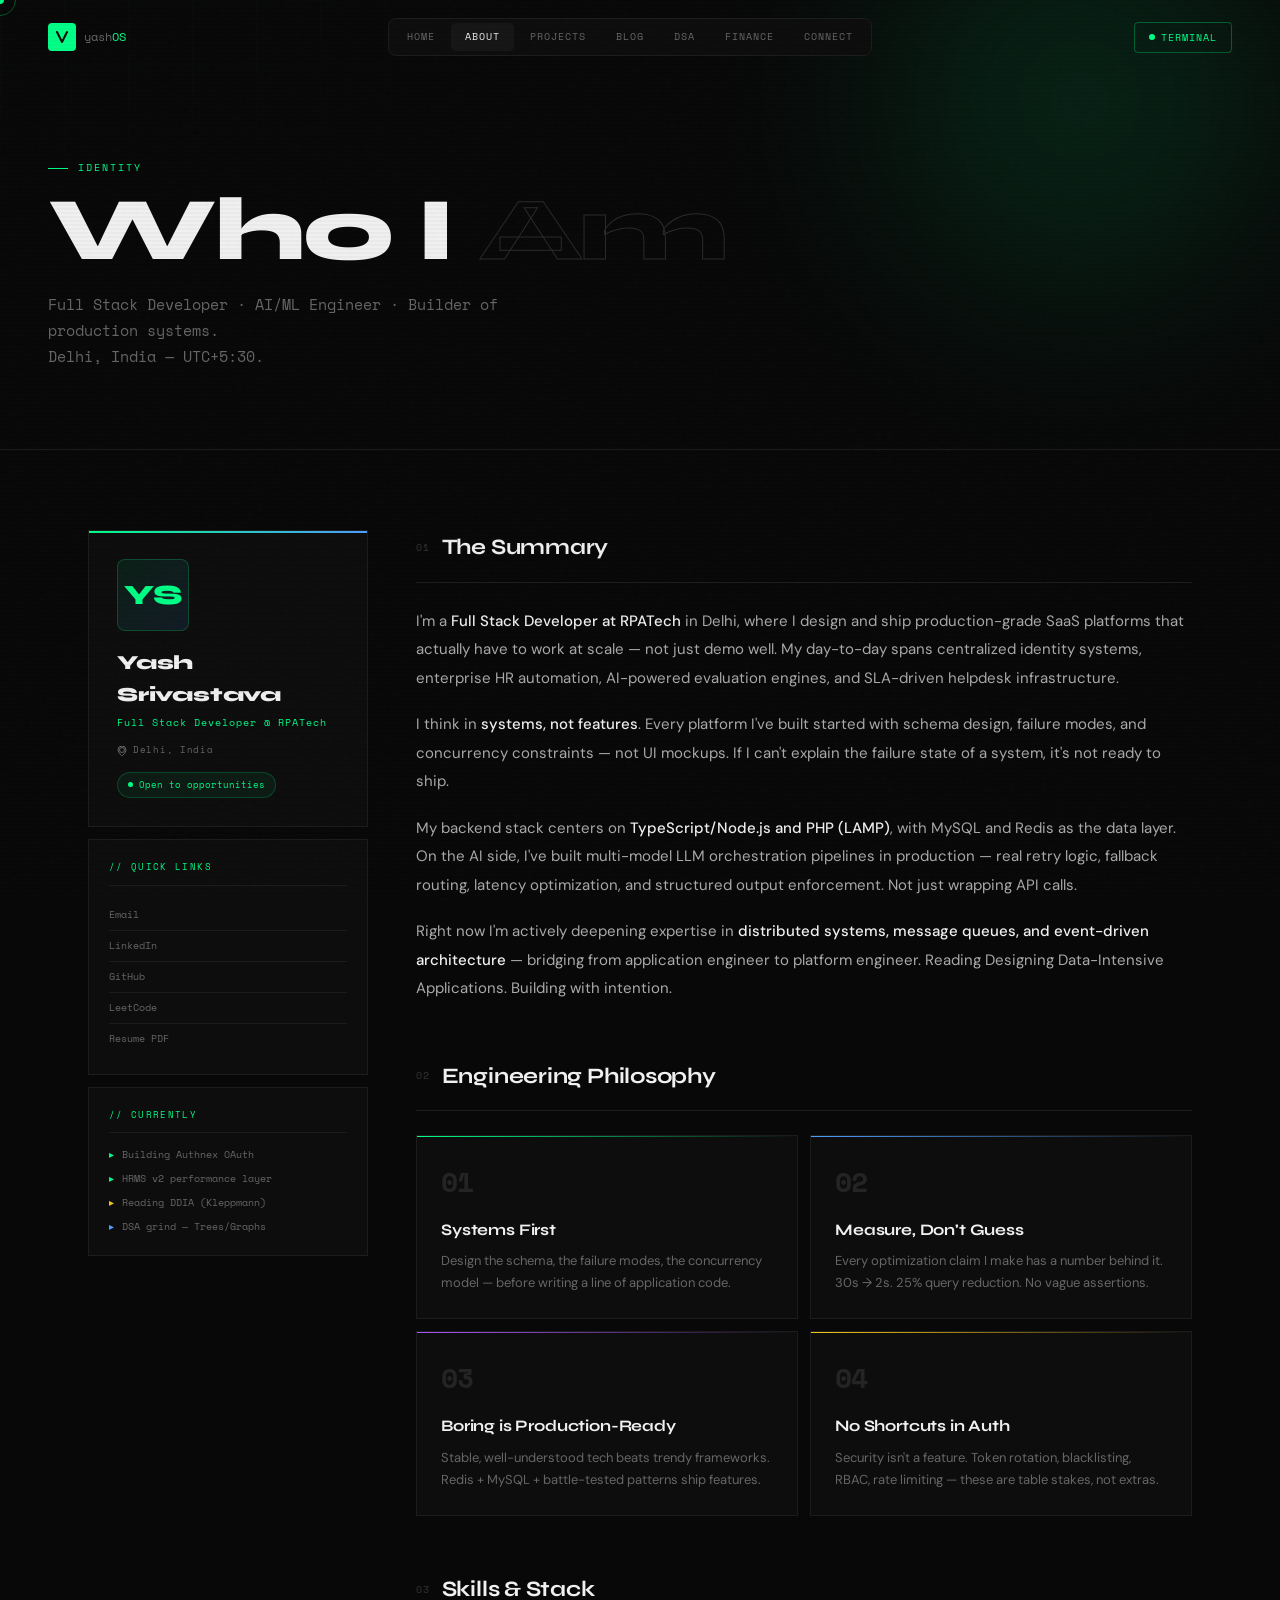
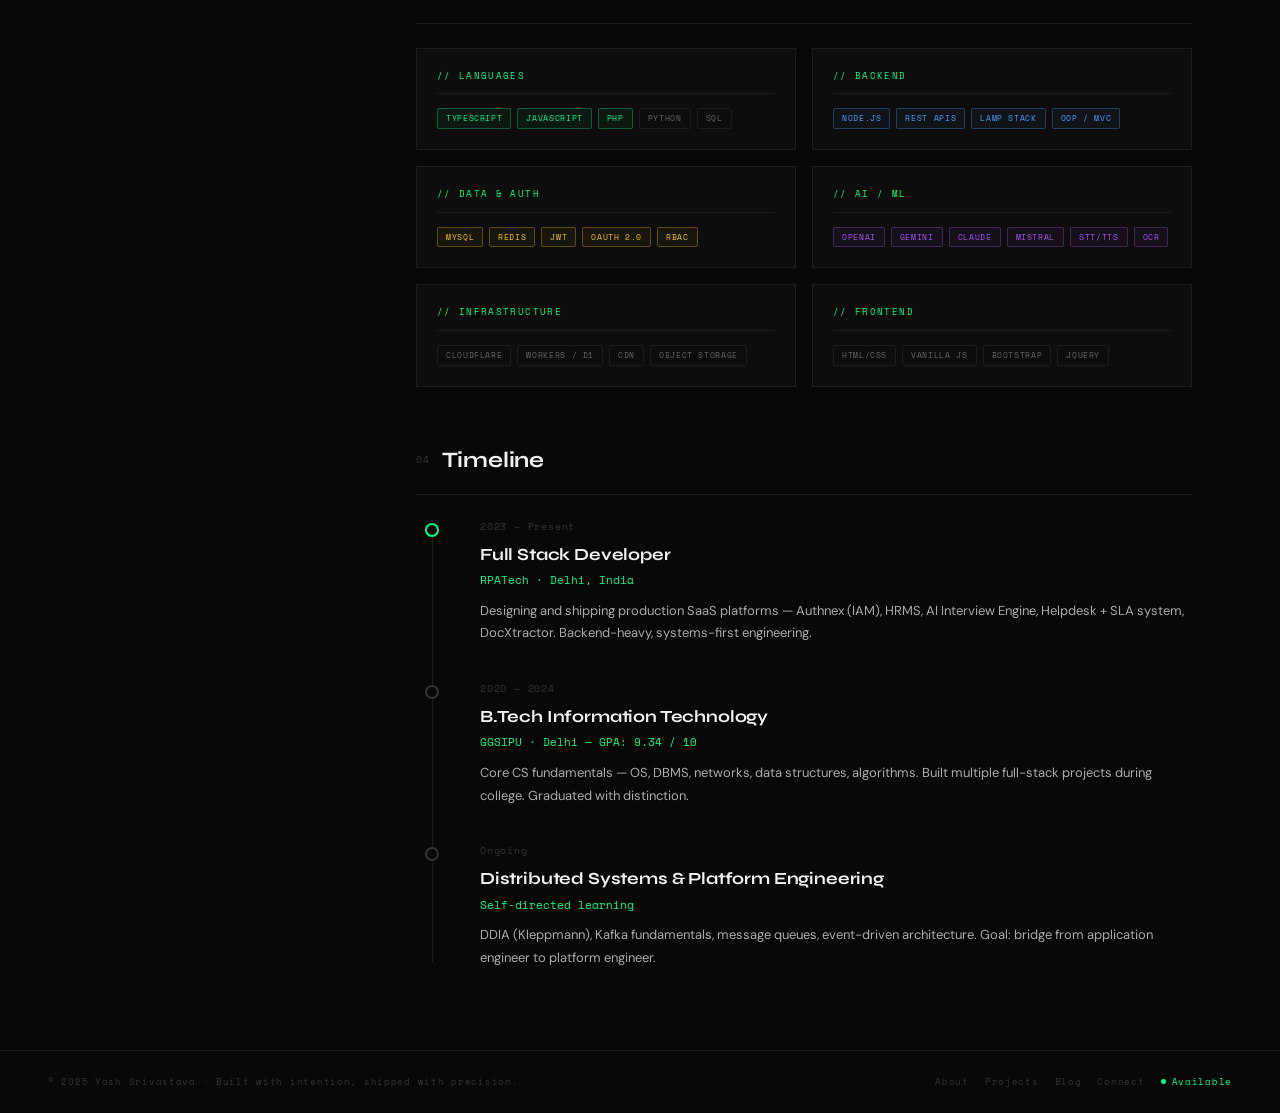
==== pages/about.html @ eb470566 "yashos" ====
<!DOCTYPE html>
<html lang="en">

<head>
  <meta charset="UTF-8" />
  <meta name="viewport" content="width=device-width, initial-scale=1.0" />
  <title>About — Yash Srivastava</title>
  <meta name="description" content="Full Stack Developer & AI/ML Engineer. Backend-heavy, systems-first." />
  <link rel="stylesheet" href="/assets/css/shared.css" />
  <style>
    /* ── ABOUT-SPECIFIC ── */
    .about-layout {
      display: grid;
      grid-template-columns: 280px 1fr;
      gap: 48px;
      align-items: start;
    }

    .about-sidebar {
      position: sticky;
      top: 100px;
      display: flex;
      flex-direction: column;
      gap: 12px;
    }

    .profile-card {
      background: var(--bg2);
      border: 1px solid var(--border);
      padding: 28px;
      position: relative;
      overflow: hidden;
    }

    .profile-card::before {
      content: '';
      position: absolute;
      top: 0;
      left: 0;
      right: 0;
      height: 2px;
      background: linear-gradient(90deg, var(--green), var(--blue));
    }

    .profile-avatar {
      width: 72px;
      height: 72px;
      background: linear-gradient(135deg, var(--green-dim), rgba(77, 158, 255, .1));
      border: 1px solid rgba(0, 255, 136, .2);
      border-radius: 8px;
      display: flex;
      align-items: center;
      justify-content: center;
      font-family: var(--display);
      font-weight: 800;
      font-size: 28px;
      color: var(--green);
      margin-bottom: 16px;
    }

    .profile-name {
      font-family: var(--display);
      font-weight: 800;
      font-size: 20px;
      letter-spacing: -.01em;
    }

    .profile-role {
      font-family: var(--mono);
      font-size: 10px;
      color: var(--green);
      letter-spacing: .1em;
      margin-top: 4px;
    }

    .profile-location {
      font-family: var(--mono);
      font-size: 9px;
      color: var(--gray2);
      letter-spacing: .08em;
      margin-top: 12px;
      display: flex;
      align-items: center;
      gap: 6px;
    }

    .status-badge {
      display: inline-flex;
      align-items: center;
      gap: 6px;
      font-family: var(--mono);
      font-size: 9px;
      color: var(--green);
      background: rgba(0, 255, 136, .06);
      border: 1px solid rgba(0, 255, 136, .2);
      padding: 5px 10px;
      border-radius: 100px;
      margin-top: 14px;
    }

    .status-badge-dot {
      width: 5px;
      height: 5px;
      border-radius: 50%;
      background: var(--green);
      animation: pulse-dot 2s ease-in-out infinite;
    }

    .sidebar-block {
      background: var(--bg2);
      border: 1px solid var(--border);
      padding: 20px;
    }

    .sidebar-block-title {
      font-family: var(--mono);
      font-size: 9px;
      color: var(--green);
      letter-spacing: .15em;
      text-transform: uppercase;
      margin-bottom: 14px;
      padding-bottom: 10px;
      border-bottom: 1px solid var(--border);
    }

    .sidebar-link {
      display: flex;
      align-items: center;
      justify-content: space-between;
      font-family: var(--mono);
      font-size: 10px;
      color: var(--gray2);
      text-decoration: none;
      padding: 7px 0;
      border-bottom: 1px solid var(--border);
      transition: color .2s;
    }

    .sidebar-link:last-child {
      border-bottom: none;
    }

    .sidebar-link:hover {
      color: var(--green);
    }

    .sidebar-link-arrow {
      color: var(--green);
      opacity: 0;
      transition: opacity .2s, transform .2s;
    }

    .sidebar-link:hover .sidebar-link-arrow {
      opacity: 1;
      transform: translateX(3px);
    }

    /* ── CONTENT ── */
    .about-content {
      display: flex;
      flex-direction: column;
      gap: 56px;
    }

    .content-block {}

    .content-block-header {
      display: flex;
      align-items: center;
      gap: 12px;
      margin-bottom: 24px;
      padding-bottom: 16px;
      border-bottom: 1px solid var(--border);
    }

    .content-block-num {
      font-family: var(--mono);
      font-size: 10px;
      color: var(--gray3);
      letter-spacing: .08em;
    }

    .content-block-title {
      font-family: var(--display);
      font-size: 22px;
      font-weight: 700;
      letter-spacing: -.01em;
    }

    .prose {
      font-size: 15px;
      line-height: 1.9;
      color: var(--gray1);
    }

    .prose p+p {
      margin-top: 18px;
    }

    .prose strong {
      color: var(--white);
      font-weight: 500;
    }

    .prose a {
      color: var(--green);
      text-decoration: none;
      border-bottom: 1px solid rgba(0, 255, 136, .3);
      transition: border-color .2s;
    }

    .prose a:hover {
      border-color: var(--green);
    }

    /* ── TIMELINE ── */
    .timeline {
      position: relative;
      display: flex;
      flex-direction: column;
      gap: 0;
    }

    .timeline::before {
      content: '';
      position: absolute;
      left: 16px;
      top: 8px;
      bottom: 8px;
      width: 1px;
      background: var(--border);
    }

    .timeline-item {
      display: grid;
      grid-template-columns: 44px 1fr;
      gap: 20px;
      padding-bottom: 36px;
    }

    .timeline-item:last-child {
      padding-bottom: 0;
    }

    .timeline-dot {
      width: 14px;
      height: 14px;
      border-radius: 50%;
      border: 2px solid var(--green);
      background: var(--bg);
      margin-top: 4px;
      position: relative;
      z-index: 1;
      flex-shrink: 0;
      margin-left: 9px;
    }

    .timeline-dot.dim {
      border-color: var(--gray3);
    }

    .timeline-date {
      font-family: var(--mono);
      font-size: 10px;
      color: var(--gray3);
      letter-spacing: .08em;
      margin-bottom: 6px;
    }

    .timeline-title {
      font-family: var(--display);
      font-size: 17px;
      font-weight: 700;
      letter-spacing: -.01em;
      margin-bottom: 4px;
    }

    .timeline-sub {
      font-family: var(--mono);
      font-size: 11px;
      color: var(--green);
      margin-bottom: 10px;
    }

    .timeline-desc {
      font-size: 13px;
      color: var(--gray1);
      line-height: 1.75;
    }

    /* ── SKILLS GRID ── */
    .skills-grid {
      display: grid;
      grid-template-columns: 1fr 1fr;
      gap: 16px;
    }

    .skill-category {
      background: var(--bg2);
      border: 1px solid var(--border);
      padding: 20px;
    }

    .skill-category-title {
      font-family: var(--mono);
      font-size: 9px;
      color: var(--green);
      letter-spacing: .15em;
      text-transform: uppercase;
      margin-bottom: 14px;
      padding-bottom: 10px;
      border-bottom: 1px solid var(--border);
    }

    .skill-list {
      display: flex;
      flex-wrap: wrap;
      gap: 6px;
    }

    /* ── PHILOSOPHY CARDS ── */
    .philosophy-grid {
      display: grid;
      grid-template-columns: 1fr 1fr;
      gap: 12px;
    }

    .philosophy-card {
      background: var(--bg2);
      border: 1px solid var(--border);
      padding: 24px;
      position: relative;
      overflow: hidden;
    }

    .philosophy-card::before {
      content: '';
      position: absolute;
      top: 0;
      left: 0;
      right: 0;
      height: 1px;
      background: linear-gradient(90deg, var(--card-accent, var(--green)), transparent);
    }

    .philosophy-num {
      font-family: var(--mono);
      font-size: 28px;
      font-weight: 700;
      color: var(--border2);
      letter-spacing: -.02em;
      margin-bottom: 12px;
    }

    .philosophy-title {
      font-family: var(--display);
      font-size: 16px;
      font-weight: 700;
      margin-bottom: 8px;
      letter-spacing: -.01em;
    }

    .philosophy-desc {
      font-size: 13px;
      color: var(--gray2);
      line-height: 1.7;
    }

    /* ── RESPONSIVE ── */
    @media (max-width: 900px) {
      .about-layout {
        grid-template-columns: 1fr;
      }

      .about-sidebar {
        position: static;
      }

      .skills-grid {
        grid-template-columns: 1fr;
      }

      .philosophy-grid {
        grid-template-columns: 1fr;
      }
    }
  </style>
</head>

<body>

  <section class="page-hero">
    <div class="page-hero-grid"></div>
    <div class="page-hero-orb" style="width:400px;height:400px;background:var(--green);top:-100px;right:0;"></div>
    <div style="max-width:1200px;margin:0 auto;position:relative;z-index:1;">
      <div class="eyebrow reveal">Identity</div>
      <h1 class="page-title reveal reveal-d1">Who I <span class="ghost">Am</span></h1>
      <p class="page-subtitle reveal reveal-d2">
        Full Stack Developer · AI/ML Engineer · Builder of production systems.<br>
        Delhi, India — UTC+5:30.
      </p>
    </div>
  </section>

  <div class="section">
    <div class="about-layout">

      <!-- SIDEBAR -->
      <div class="about-sidebar">
        <div class="profile-card reveal">
          <div class="profile-avatar">YS</div>
          <div class="profile-name">Yash Srivastava</div>
          <div class="profile-role">Full Stack Developer @ RPATech</div>
          <div class="profile-location">
            <svg width="10" height="10" viewBox="0 0 10 10" fill="none">
              <circle cx="5" cy="4" r="2.5" stroke="currentColor" stroke-width="1" />
              <path d="M5 10C5 10 9 6.5 9 4a4 4 0 0 0-8 0c0 2.5 4 6 4 6z" stroke="currentColor" stroke-width="1"
                fill="none" />
            </svg>
            Delhi, India
          </div>
          <div class="status-badge">
            <div class="status-badge-dot"></div>
            Open to opportunities
          </div>
        </div>

        <div class="sidebar-block reveal reveal-d1">
          <div class="sidebar-block-title">// Quick Links</div>
          <a class="sidebar-link" href="mailto:srivastavayash017@gmail.com">
            Email <span class="sidebar-link-arrow">→</span>
          </a>
          <a class="sidebar-link" href="https://linkedin.com/in/yash-srivastava-8b0253176" target="_blank">
            LinkedIn <span class="sidebar-link-arrow">→</span>
          </a>
          <a class="sidebar-link" href="https://github.com/srivastavayash" target="_blank">
            GitHub <span class="sidebar-link-arrow">→</span>
          </a>
          <a class="sidebar-link" href="https://leetcode.com/SrivastavaYash017" target="_blank">
            LeetCode <span class="sidebar-link-arrow">→</span>
          </a>
          <a class="sidebar-link" href="/resume.pdf" target="_blank">
            Resume PDF <span class="sidebar-link-arrow">→</span>
          </a>
        </div>

        <div class="sidebar-block reveal reveal-d2">
          <div class="sidebar-block-title">// Currently</div>
          <div style="display:flex;flex-direction:column;gap:8px;">
            <div
              style="font-family:var(--mono);font-size:10px;color:var(--gray2);display:flex;align-items:center;gap:8px;">
              <span style="color:var(--green)">▸</span> Building Authnex OAuth
            </div>
            <div
              style="font-family:var(--mono);font-size:10px;color:var(--gray2);display:flex;align-items:center;gap:8px;">
              <span style="color:var(--green)">▸</span> HRMS v2 performance layer
            </div>
            <div
              style="font-family:var(--mono);font-size:10px;color:var(--gray2);display:flex;align-items:center;gap:8px;">
              <span style="color:var(--yellow)">▸</span> Reading DDIA (Kleppmann)
            </div>
            <div
              style="font-family:var(--mono);font-size:10px;color:var(--gray2);display:flex;align-items:center;gap:8px;">
              <span style="color:var(--blue)">▸</span> DSA grind — Trees/Graphs
            </div>
          </div>
        </div>
      </div>

      <!-- MAIN CONTENT -->
      <div class="about-content">

        <!-- BIO -->
        <div class="content-block reveal">
          <div class="content-block-header">
            <span class="content-block-num">01</span>
            <div class="content-block-title">The Summary</div>
          </div>
          <div class="prose">
            <p>
              I'm a <strong>Full Stack Developer at RPATech</strong> in Delhi, where I design and ship
              production-grade SaaS platforms that actually have to work at scale — not just demo well.
              My day-to-day spans centralized identity systems, enterprise HR automation, AI-powered
              evaluation engines, and SLA-driven helpdesk infrastructure.
            </p>
            <p>
              I think in <strong>systems, not features</strong>. Every platform I've built started with
              schema design, failure modes, and concurrency constraints — not UI mockups. If I can't
              explain the failure state of a system, it's not ready to ship.
            </p>
            <p>
              My backend stack centers on <strong>TypeScript/Node.js and PHP (LAMP)</strong>, with MySQL
              and Redis as the data layer. On the AI side, I've built multi-model LLM orchestration
              pipelines in production — real retry logic, fallback routing, latency optimization, and
              structured output enforcement. Not just wrapping API calls.
            </p>
            <p>
              Right now I'm actively deepening expertise in <strong>distributed systems, message queues,
                and event-driven architecture</strong> — bridging from application engineer to platform engineer.
              Reading Designing Data-Intensive Applications. Building with intention.
            </p>
          </div>
        </div>

        <!-- PHILOSOPHY -->
        <div class="content-block reveal">
          <div class="content-block-header">
            <span class="content-block-num">02</span>
            <div class="content-block-title">Engineering Philosophy</div>
          </div>
          <div class="philosophy-grid">
            <div class="philosophy-card" style="--card-accent:var(--green);">
              <div class="philosophy-num">01</div>
              <div class="philosophy-title">Systems First</div>
              <div class="philosophy-desc">Design the schema, the failure modes, the concurrency model — before writing
                a line of application code.</div>
            </div>
            <div class="philosophy-card" style="--card-accent:var(--blue);">
              <div class="philosophy-num">02</div>
              <div class="philosophy-title">Measure, Don't Guess</div>
              <div class="philosophy-desc">Every optimization claim I make has a number behind it. 30s → 2s. 25% query
                reduction. No vague assertions.</div>
            </div>
            <div class="philosophy-card" style="--card-accent:var(--purple);">
              <div class="philosophy-num">03</div>
              <div class="philosophy-title">Boring is Production-Ready</div>
              <div class="philosophy-desc">Stable, well-understood tech beats trendy frameworks. Redis + MySQL +
                battle-tested patterns ship features.</div>
            </div>
            <div class="philosophy-card" style="--card-accent:var(--yellow);">
              <div class="philosophy-num">04</div>
              <div class="philosophy-title">No Shortcuts in Auth</div>
              <div class="philosophy-desc">Security isn't a feature. Token rotation, blacklisting, RBAC, rate limiting —
                these are table stakes, not extras.</div>
            </div>
          </div>
        </div>

        <!-- SKILLS -->
        <div class="content-block reveal">
          <div class="content-block-header">
            <span class="content-block-num">03</span>
            <div class="content-block-title">Skills & Stack</div>
          </div>
          <div class="skills-grid">
            <div class="skill-category">
              <div class="skill-category-title">// Languages</div>
              <div class="skill-list">
                <span class="tag green">TypeScript</span>
                <span class="tag green">JavaScript</span>
                <span class="tag green">PHP</span>
                <span class="tag">Python</span>
                <span class="tag">SQL</span>
              </div>
            </div>
            <div class="skill-category">
              <div class="skill-category-title">// Backend</div>
              <div class="skill-list">
                <span class="tag blue">Node.js</span>
                <span class="tag blue">REST APIs</span>
                <span class="tag blue">LAMP Stack</span>
                <span class="tag blue">OOP / MVC</span>
              </div>
            </div>
            <div class="skill-category">
              <div class="skill-category-title">// Data & Auth</div>
              <div class="skill-list">
                <span class="tag yellow">MySQL</span>
                <span class="tag yellow">Redis</span>
                <span class="tag yellow">JWT</span>
                <span class="tag yellow">OAuth 2.0</span>
                <span class="tag yellow">RBAC</span>
              </div>
            </div>
            <div class="skill-category">
              <div class="skill-category-title">// AI / ML</div>
              <div class="skill-list">
                <span class="tag purple">OpenAI</span>
                <span class="tag purple">Gemini</span>
                <span class="tag purple">Claude</span>
                <span class="tag purple">Mistral</span>
                <span class="tag purple">STT/TTS</span>
                <span class="tag purple">OCR</span>
              </div>
            </div>
            <div class="skill-category">
              <div class="skill-category-title">// Infrastructure</div>
              <div class="skill-list">
                <span class="tag">Cloudflare</span>
                <span class="tag">Workers / D1</span>
                <span class="tag">CDN</span>
                <span class="tag">Object Storage</span>
              </div>
            </div>
            <div class="skill-category">
              <div class="skill-category-title">// Frontend</div>
              <div class="skill-list">
                <span class="tag">HTML/CSS</span>
                <span class="tag">Vanilla JS</span>
                <span class="tag">Bootstrap</span>
                <span class="tag">jQuery</span>
              </div>
            </div>
          </div>
        </div>

        <!-- TIMELINE -->
        <div class="content-block reveal">
          <div class="content-block-header">
            <span class="content-block-num">04</span>
            <div class="content-block-title">Timeline</div>
          </div>
          <div class="timeline">

            <div class="timeline-item">
              <div class="timeline-dot"></div>
              <div>
                <div class="timeline-date">2023 – Present</div>
                <div class="timeline-title">Full Stack Developer</div>
                <div class="timeline-sub">RPATech · Delhi, India</div>
                <div class="timeline-desc">
                  Designing and shipping production SaaS platforms — Authnex (IAM), HRMS, AI Interview Engine,
                  Helpdesk + SLA system, DocXtractor. Backend-heavy, systems-first engineering.
                </div>
              </div>
            </div>

            <div class="timeline-item">
              <div class="timeline-dot dim"></div>
              <div>
                <div class="timeline-date">2020 – 2024</div>
                <div class="timeline-title">B.Tech Information Technology</div>
                <div class="timeline-sub">GGSIPU · Delhi — GPA: 9.34 / 10</div>
                <div class="timeline-desc">
                  Core CS fundamentals — OS, DBMS, networks, data structures, algorithms.
                  Built multiple full-stack projects during college. Graduated with distinction.
                </div>
              </div>
            </div>

            <div class="timeline-item">
              <div class="timeline-dot dim"></div>
              <div>
                <div class="timeline-date">Ongoing</div>
                <div class="timeline-title">Distributed Systems & Platform Engineering</div>
                <div class="timeline-sub">Self-directed learning</div>
                <div class="timeline-desc">
                  DDIA (Kleppmann), Kafka fundamentals, message queues, event-driven architecture.
                  Goal: bridge from application engineer to platform engineer.
                </div>
              </div>
            </div>

          </div>
        </div>

      </div>
    </div>
  </div>

  <script src="/assets/js/shell.js"></script>
  <script>YashOS.init({ activePage: 'about' });</script>
</body>

</html>
---- assets/css/shared.css ----
/* ═══════════════════════════════════════════════════════
   yashOS — Shared Design System
   shared.css · All pages import this
═══════════════════════════════════════════════════════ */

@import url('https://fonts.googleapis.com/css2?family=Space+Mono:ital,wght@0,400;0,700;1,400&family=Syne:wght@400;500;600;700;800&family=DM+Sans:ital,opsz,wght@0,9..40,300;0,9..40,400;0,9..40,500;1,9..40,300&display=swap');

/* ── TOKENS ── */
:root {
    --bg: #080808;
    --bg2: #0d0d0d;
    --bg3: #121212;
    --bg4: #161616;
    --border: #1c1c1c;
    --border2: #242424;
    --green: #00ff88;
    --green2: #00cc6a;
    --green-dim: rgba(0, 255, 136, .08);
    --blue: #4d9eff;
    --purple: #a855f7;
    --yellow: #f5c518;
    --red: #ff4d4d;
    --white: #f0f0f0;
    --gray1: #aaa;
    --gray2: #666;
    --gray3: #333;
    --mono: 'Space Mono', monospace;
    --sans: 'DM Sans', sans-serif;
    --display: 'Syne', sans-serif;
}

/* ── RESET ── */
*,
*::before,
*::after {
    box-sizing: border-box;
    margin: 0;
    padding: 0;
}

html {
    scroll-behavior: smooth;
}

body {
    background: var(--bg);
    color: var(--white);
    font-family: var(--sans);
    overflow-x: hidden;
    cursor: none;
    line-height: 1.6;
}

::selection {
    background: rgba(0, 255, 136, .2);
    color: var(--green);
}

::-webkit-scrollbar {
    width: 4px;
}

::-webkit-scrollbar-track {
    background: var(--bg);
}

::-webkit-scrollbar-thumb {
    background: var(--gray3);
    border-radius: 2px;
}

::-webkit-scrollbar-thumb:hover {
    background: var(--green);
}

/* ── CURSOR ── */
#cursor {
    position: fixed;
    width: 8px;
    height: 8px;
    background: var(--green);
    border-radius: 50%;
    pointer-events: none;
    z-index: 99999;
    transform: translate(-50%, -50%);
    transition: width .12s, height .12s;
    mix-blend-mode: difference;
}

#cursor-ring {
    position: fixed;
    width: 32px;
    height: 32px;
    border: 1px solid rgba(0, 255, 136, .3);
    border-radius: 50%;
    pointer-events: none;
    z-index: 99998;
    transform: translate(-50%, -50%);
    transition: width .18s, height .18s, border-color .2s;
}

#cursor.hover {
    width: 14px;
    height: 14px;
}

#cursor-ring.hover {
    width: 48px;
    height: 48px;
    border-color: rgba(0, 255, 136, .5);
}

/* ── OVERLAYS ── */
.noise-overlay {
    position: fixed;
    inset: 0;
    pointer-events: none;
    z-index: 9990;
    opacity: .5;
    background-image: url("data:image/svg+xml,%3Csvg viewBox='0 0 200 200' xmlns='http://www.w3.org/2000/svg'%3E%3Cfilter id='n'%3E%3CfeTurbulence type='fractalNoise' baseFrequency='0.85' numOctaves='4' stitchTiles='stitch'/%3E%3C/filter%3E%3Crect width='100%25' height='100%25' filter='url(%23n)' opacity='0.035'/%3E%3C/svg%3E");
}

.scan-overlay {
    position: fixed;
    inset: 0;
    pointer-events: none;
    z-index: 9989;
    background: repeating-linear-gradient(0deg, transparent, transparent 2px, rgba(0, 0, 0, .025) 2px, rgba(0, 0, 0, .025) 4px);
}

#scroll-progress {
    position: fixed;
    top: 0;
    left: 0;
    height: 2px;
    background: linear-gradient(90deg, var(--green), var(--blue));
    z-index: 9995;
    width: 0%;
    transition: width .1s;
}

/* ── NAV ── */
nav {
    position: fixed;
    top: 0;
    left: 0;
    right: 0;
    z-index: 1000;
    display: flex;
    justify-content: space-between;
    align-items: center;
    padding: 18px 48px;
    transition: all .3s;
}

nav.scrolled {
    background: rgba(8, 8, 8, .92);
    backdrop-filter: blur(20px);
    border-bottom: 1px solid var(--border);
}

.nav-logo {
    font-family: var(--mono);
    font-size: 12px;
    color: var(--white);
    text-decoration: none;
    display: flex;
    align-items: center;
    gap: 8px;
}

.nav-logo-icon {
    width: 28px;
    height: 28px;
    background: var(--green);
    display: flex;
    align-items: center;
    justify-content: center;
    border-radius: 4px;
}

.nav-logo-icon svg {
    width: 14px;
    height: 14px;
}

.nav-logo-text {
    color: var(--gray2);
}

.nav-logo-text span {
    color: var(--green);
}

.nav-center {
    display: flex;
    gap: 2px;
    background: var(--bg2);
    border: 1px solid var(--border);
    padding: 4px;
    border-radius: 8px;
}

.nav-center a {
    font-family: var(--mono);
    font-size: 10px;
    color: var(--gray2);
    text-decoration: none;
    letter-spacing: .1em;
    text-transform: uppercase;
    padding: 6px 14px;
    border-radius: 5px;
    transition: all .2s;
}

.nav-center a:hover,
.nav-center a.active {
    color: var(--white);
    background: var(--bg4);
}

.nav-right {
    display: flex;
    align-items: center;
    gap: 16px;
}

.terminal-btn {
    font-family: var(--mono);
    font-size: 10px;
    color: var(--green);
    background: transparent;
    border: 1px solid rgba(0, 255, 136, .3);
    padding: 7px 14px;
    cursor: pointer;
    letter-spacing: .1em;
    text-transform: uppercase;
    transition: all .2s;
    display: flex;
    align-items: center;
    gap: 6px;
    border-radius: 4px;
}

.terminal-btn:hover {
    background: var(--green-dim);
    border-color: var(--green);
}

.terminal-btn .t-dot {
    width: 6px;
    height: 6px;
    background: var(--green);
    border-radius: 50%;
    animation: pulse-dot 2s ease-in-out infinite;
}

.nav-mobile-btn {
    display: none;
    background: none;
    border: none;
    cursor: pointer;
    flex-direction: column;
    gap: 5px;
    padding: 4px;
}

.nav-mobile-btn span {
    display: block;
    width: 22px;
    height: 1px;
    background: var(--gray2);
    transition: all .3s;
}

/* ── MOBILE NAV ── */
.mobile-nav {
    display: none;
    position: fixed;
    inset: 0;
    background: var(--bg2);
    z-index: 999;
    flex-direction: column;
    align-items: center;
    justify-content: center;
    gap: 8px;
}

.mobile-nav.active {
    display: flex;
}

.mobile-nav a {
    font-family: var(--display);
    font-size: 32px;
    font-weight: 800;
    color: var(--white);
    text-decoration: none;
    letter-spacing: -.02em;
    padding: 8px 0;
    transition: color .2s;
}

.mobile-nav a:hover {
    color: var(--green);
}

.mobile-nav-close {
    position: absolute;
    top: 20px;
    right: 24px;
    background: none;
    border: none;
    color: var(--gray2);
    font-size: 24px;
    cursor: pointer;
}

/* ── FOOTER ── */
footer {
    border-top: 1px solid var(--border);
    padding: 24px 48px;
    display: flex;
    justify-content: space-between;
    align-items: center;
}

.footer-left {
    font-family: var(--mono);
    font-size: 9px;
    color: var(--gray3);
    letter-spacing: .08em;
}

.footer-right {
    font-family: var(--mono);
    font-size: 9px;
    color: var(--gray3);
    letter-spacing: .08em;
    display: flex;
    align-items: center;
    gap: 16px;
}

.footer-right a {
    color: var(--gray3);
    text-decoration: none;
    transition: color .2s;
}

.footer-right a:hover {
    color: var(--green);
}

.footer-status {
    display: flex;
    align-items: center;
    gap: 6px;
    color: var(--green);
}

/* ── PAGE HERO ── */
.page-hero {
    padding: 160px 48px 80px;
    position: relative;
    overflow: hidden;
    border-bottom: 1px solid var(--border);
}

.page-hero-grid {
    position: absolute;
    inset: 0;
    background-image:
        linear-gradient(rgba(0, 255, 136, .015) 1px, transparent 1px),
        linear-gradient(90deg, rgba(0, 255, 136, .015) 1px, transparent 1px);
    background-size: 64px 64px;
    mask-image: radial-gradient(ellipse 100% 100% at 0% 0%, black 20%, transparent 70%);
    pointer-events: none;
}

.page-hero-orb {
    position: absolute;
    border-radius: 50%;
    filter: blur(100px);
    pointer-events: none;
    opacity: .1;
}

.eyebrow {
    font-family: var(--mono);
    font-size: 10px;
    color: var(--green);
    letter-spacing: .2em;
    text-transform: uppercase;
    margin-bottom: 14px;
    display: flex;
    align-items: center;
    gap: 10px;
}

.eyebrow::before {
    content: '';
    width: 20px;
    height: 1px;
    background: var(--green);
    display: inline-block;
}

.page-title {
    font-family: var(--display);
    font-weight: 800;
    font-size: clamp(40px, 7vw, 96px);
    line-height: .9;
    letter-spacing: -.025em;
}

.page-title .ghost {
    color: transparent;
    -webkit-text-stroke: 1px rgba(240, 240, 240, .15);
}

.page-subtitle {
    font-size: 15px;
    color: var(--gray2);
    margin-top: 20px;
    max-width: 520px;
    line-height: 1.75;
    font-family: var(--mono);
}

/* ── SECTION ── */
.section {
    padding: 80px 48px;
    max-width: 1200px;
    margin: 0 auto;
}

.section-full {
    padding: 80px 48px;
}

.section-heading {
    font-family: var(--display);
    font-weight: 800;
    font-size: clamp(24px, 3.5vw, 44px);
    line-height: .95;
    letter-spacing: -.025em;
    margin-bottom: 40px;
}

.section-heading .ghost {
    color: transparent;
    -webkit-text-stroke: 1px rgba(240, 240, 240, .15);
}

/* ── BUTTONS ── */
.btn {
    font-family: var(--mono);
    font-size: 10px;
    letter-spacing: .12em;
    text-transform: uppercase;
    text-decoration: none;
    padding: 11px 22px;
    border: 1px solid var(--green);
    color: var(--bg);
    background: var(--green);
    cursor: pointer;
    transition: all .2s;
    border-radius: 2px;
    display: inline-flex;
    align-items: center;
    gap: 8px;
}

.btn:hover {
    background: var(--green2);
    transform: translateY(-2px);
    box-shadow: 0 8px 24px rgba(0, 255, 136, .2);
}

.btn.ghost {
    background: transparent;
    color: var(--white);
    border-color: var(--border2);
}

.btn.ghost:hover {
    border-color: var(--white);
    background: rgba(255, 255, 255, .04);
    transform: translateY(-2px);
}

.btn.sm {
    padding: 8px 16px;
    font-size: 9px;
}

/* ── CARDS ── */
.card {
    background: var(--bg2);
    border: 1px solid var(--border);
    padding: 28px;
    position: relative;
    overflow: hidden;
    transition: border-color .25s, transform .25s;
}

.card:hover {
    border-color: var(--border2);
    transform: translateY(-2px);
}

.card-accent-line {
    position: absolute;
    top: 0;
    left: 0;
    right: 0;
    height: 2px;
    background: var(--card-accent, var(--green));
    transform: scaleX(0);
    transform-origin: left;
    transition: transform .3s;
}

.card:hover .card-accent-line {
    transform: scaleX(1);
}

.card-label {
    font-family: var(--mono);
    font-size: 9px;
    color: var(--green);
    letter-spacing: .15em;
    text-transform: uppercase;
    margin-bottom: 12px;
}

/* ── TAGS ── */
.tag {
    font-family: var(--mono);
    font-size: 8px;
    letter-spacing: .08em;
    text-transform: uppercase;
    padding: 3px 8px;
    border: 1px solid var(--border);
    color: var(--gray2);
    border-radius: 2px;
    display: inline-block;
}

.tag.green {
    border-color: rgba(0, 255, 136, .3);
    color: var(--green);
    background: rgba(0, 255, 136, .05);
}

.tag.blue {
    border-color: rgba(77, 158, 255, .3);
    color: var(--blue);
    background: rgba(77, 158, 255, .05);
}

.tag.yellow {
    border-color: rgba(245, 197, 24, .3);
    color: var(--yellow);
    background: rgba(245, 197, 24, .05);
}

.tag.red {
    border-color: rgba(255, 77, 77, .3);
    color: var(--red);
    background: rgba(255, 77, 77, .05);
}

.tag.purple {
    border-color: rgba(168, 85, 247, .3);
    color: var(--purple);
    background: rgba(168, 85, 247, .05);
}

/* ── TERMINAL ── */
#terminal-overlay {
    position: fixed;
    inset: 0;
    z-index: 9000;
    background: rgba(0, 0, 0, .85);
    backdrop-filter: blur(8px);
    display: flex;
    align-items: center;
    justify-content: center;
    opacity: 0;
    pointer-events: none;
    transition: opacity .3s;
}

#terminal-overlay.active {
    opacity: 1;
    pointer-events: all;
}

.terminal-window {
    width: min(780px, 94vw);
    height: min(540px, 80vh);
    background: #0a0a0a;
    border: 1px solid rgba(0, 255, 136, .3);
    border-radius: 8px;
    overflow: hidden;
    display: flex;
    flex-direction: column;
    box-shadow: 0 0 80px rgba(0, 255, 136, .08), 0 40px 120px rgba(0, 0, 0, .8);
    transform: scale(.95) translateY(20px);
    transition: transform .35s cubic-bezier(.34, 1.56, .64, 1), opacity .3s;
    opacity: 0;
}

#terminal-overlay.active .terminal-window {
    transform: scale(1) translateY(0);
    opacity: 1;
}

.terminal-titlebar {
    background: #111;
    border-bottom: 1px solid var(--border);
    padding: 12px 16px;
    display: flex;
    align-items: center;
    gap: 12px;
    flex-shrink: 0;
}

.t-dots {
    display: flex;
    gap: 7px;
}

.t-dot-btn {
    width: 11px;
    height: 11px;
    border-radius: 50%;
    cursor: pointer;
    transition: opacity .2s;
}

.t-dot-btn:hover {
    opacity: .7;
}

.t-dot-btn.red {
    background: #ff5f56;
}

.t-dot-btn.yellow {
    background: #ffbd2e;
}

.t-dot-btn.green {
    background: #27c93f;
}

.t-title {
    flex: 1;
    text-align: center;
    font-family: var(--mono);
    font-size: 10px;
    color: var(--gray2);
    letter-spacing: .1em;
}

.t-version {
    font-family: var(--mono);
    font-size: 9px;
    color: var(--gray3);
}

.terminal-body {
    flex: 1;
    overflow-y: auto;
    padding: 20px;
    display: flex;
    flex-direction: column;
    gap: 4px;
    scrollbar-width: thin;
    scrollbar-color: var(--border) transparent;
}

.t-line {
    font-family: var(--mono);
    font-size: 12px;
    line-height: 1.8;
    white-space: pre-wrap;
    word-break: break-word;
}

.t-line.prompt {
    color: var(--white);
}

.t-line.prompt .t-user {
    color: var(--green);
}

.t-line.prompt .t-at {
    color: var(--gray3);
}

.t-line.prompt .t-dir {
    color: var(--blue);
}

.t-line.output {
    color: var(--gray2);
}

.t-line.output.green {
    color: var(--green);
}

.t-line.output.yellow {
    color: var(--yellow);
}

.t-line.output.blue {
    color: var(--blue);
}

.t-line.output.red {
    color: var(--red);
}

.t-line.output.dim {
    color: var(--gray3);
}

.t-line.output.bold {
    color: var(--white);
    font-weight: 700;
}

.t-line.blank {
    height: 6px;
}

.terminal-input-row {
    display: flex;
    align-items: center;
    gap: 8px;
    padding: 12px 20px;
    border-top: 1px solid var(--border);
    background: #0a0a0a;
    flex-shrink: 0;
}

.t-prompt-label {
    font-family: var(--mono);
    font-size: 12px;
    white-space: nowrap;
    flex-shrink: 0;
}

.t-prompt-label .t-user {
    color: var(--green);
}

.t-prompt-label .t-at {
    color: var(--gray3);
}

.t-prompt-label .t-dir {
    color: var(--blue);
}

.t-prompt-label .t-arrow {
    color: var(--green);
}

#terminal-input {
    flex: 1;
    background: transparent;
    border: none;
    outline: none;
    font-family: var(--mono);
    font-size: 12px;
    color: var(--white);
    caret-color: var(--green);
}

/* ── REVEAL ── */
.reveal {
    opacity: 0;
    transform: translateY(24px);
    transition: opacity .7s ease, transform .7s ease;
}

.reveal.visible {
    opacity: 1;
    transform: translateY(0);
}

.reveal-d1 {
    transition-delay: .1s;
}

.reveal-d2 {
    transition-delay: .2s;
}

.reveal-d3 {
    transition-delay: .3s;
}

.reveal-d4 {
    transition-delay: .4s;
}

.reveal-d5 {
    transition-delay: .5s;
}

/* ── UTILS ── */
.cursor-blink {
    display: inline-block;
    width: 2px;
    height: .9em;
    background: var(--green);
    margin-left: 3px;
    vertical-align: middle;
    animation: blink 1s step-end infinite;
}

.divider {
    height: 1px;
    background: var(--border);
    margin: 40px 0;
}

.mono {
    font-family: var(--mono);
}

.text-green {
    color: var(--green);
}

.text-blue {
    color: var(--blue);
}

.text-yellow {
    color: var(--yellow);
}

.text-red {
    color: var(--red);
}

.text-purple {
    color: var(--purple);
}

.text-muted {
    color: var(--gray2);
}

.text-dim {
    color: var(--gray3);
}

/* ── ANIMATIONS ── */
@keyframes fadeUp {
    to {
        opacity: 1;
        transform: translateY(0);
    }
}

@keyframes blink {

    0%,
    100% {
        opacity: 1;
    }

    50% {
        opacity: 0;
    }
}

@keyframes pulse-dot {

    0%,
    100% {
        opacity: .4;
        transform: scale(1);
    }

    50% {
        opacity: 1;
        transform: scale(1.3);
    }
}

@keyframes spin {
    to {
        transform: rotate(360deg);
    }
}

/* ── LOADING SPINNER ── */
.spinner {
    width: 20px;
    height: 20px;
    border: 2px solid var(--border2);
    border-top-color: var(--green);
    border-radius: 50%;
    animation: spin .7s linear infinite;
    display: inline-block;
}

/* ── EMPTY STATE ── */
.empty-state {
    text-align: center;
    padding: 80px 24px;
    font-family: var(--mono);
    color: var(--gray2);
}

.empty-state-icon {
    font-size: 32px;
    margin-bottom: 16px;
    opacity: .3;
}

.empty-state-title {
    font-size: 14px;
    color: var(--gray1);
    margin-bottom: 8px;
}

.empty-state-sub {
    font-size: 11px;
    color: var(--gray3);
}

/* ── MOBILE ── */
@media (max-width: 900px) {
    nav {
        padding: 16px 24px;
    }

    .nav-center {
        display: none;
    }

    .nav-mobile-btn {
        display: flex;
    }

    .page-hero {
        padding: 120px 24px 60px;
    }

    .section {
        padding: 60px 24px;
    }

    .section-full {
        padding: 60px 24px;
    }

    footer {
        padding: 20px 24px;
        flex-direction: column;
        gap: 8px;
        text-align: center;
    }
}

@media (max-width: 560px) {
    .page-hero {
        padding: 100px 20px 48px;
    }

    .section {
        padding: 48px 20px;
    }
}
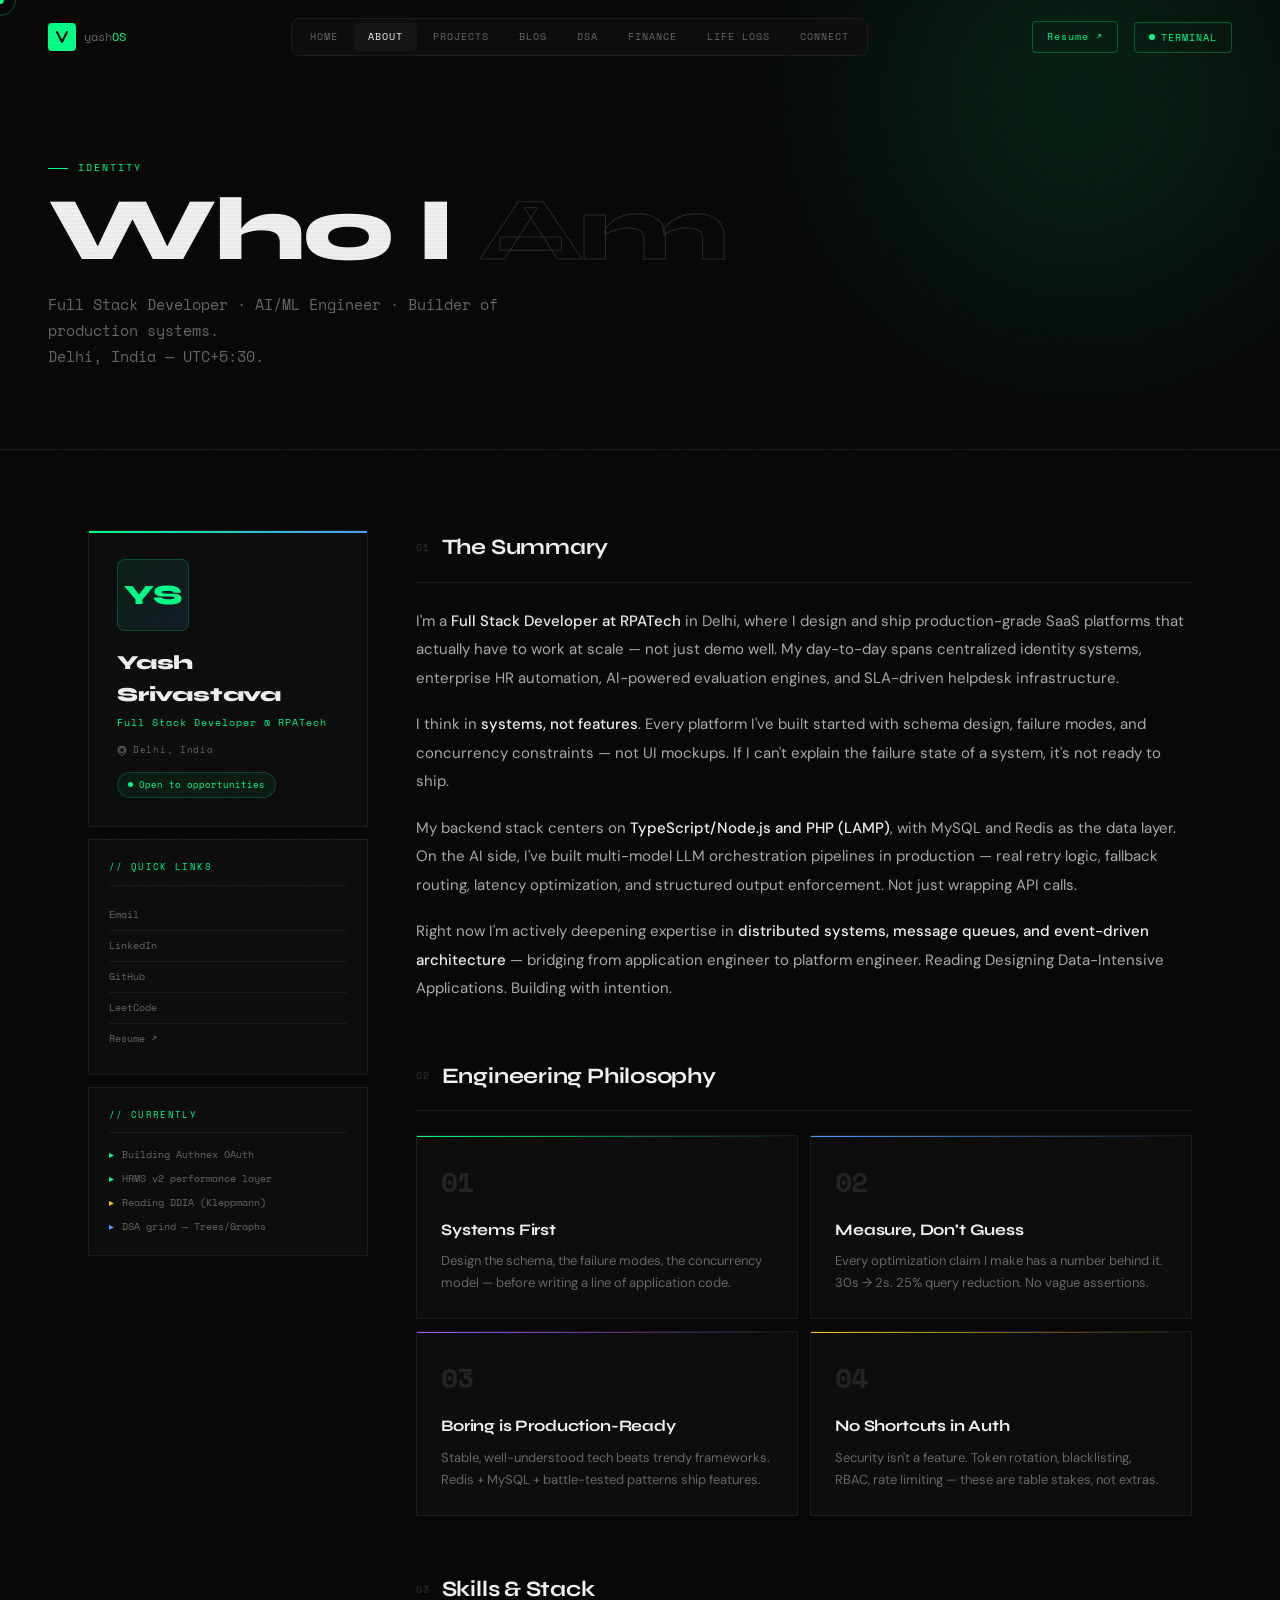
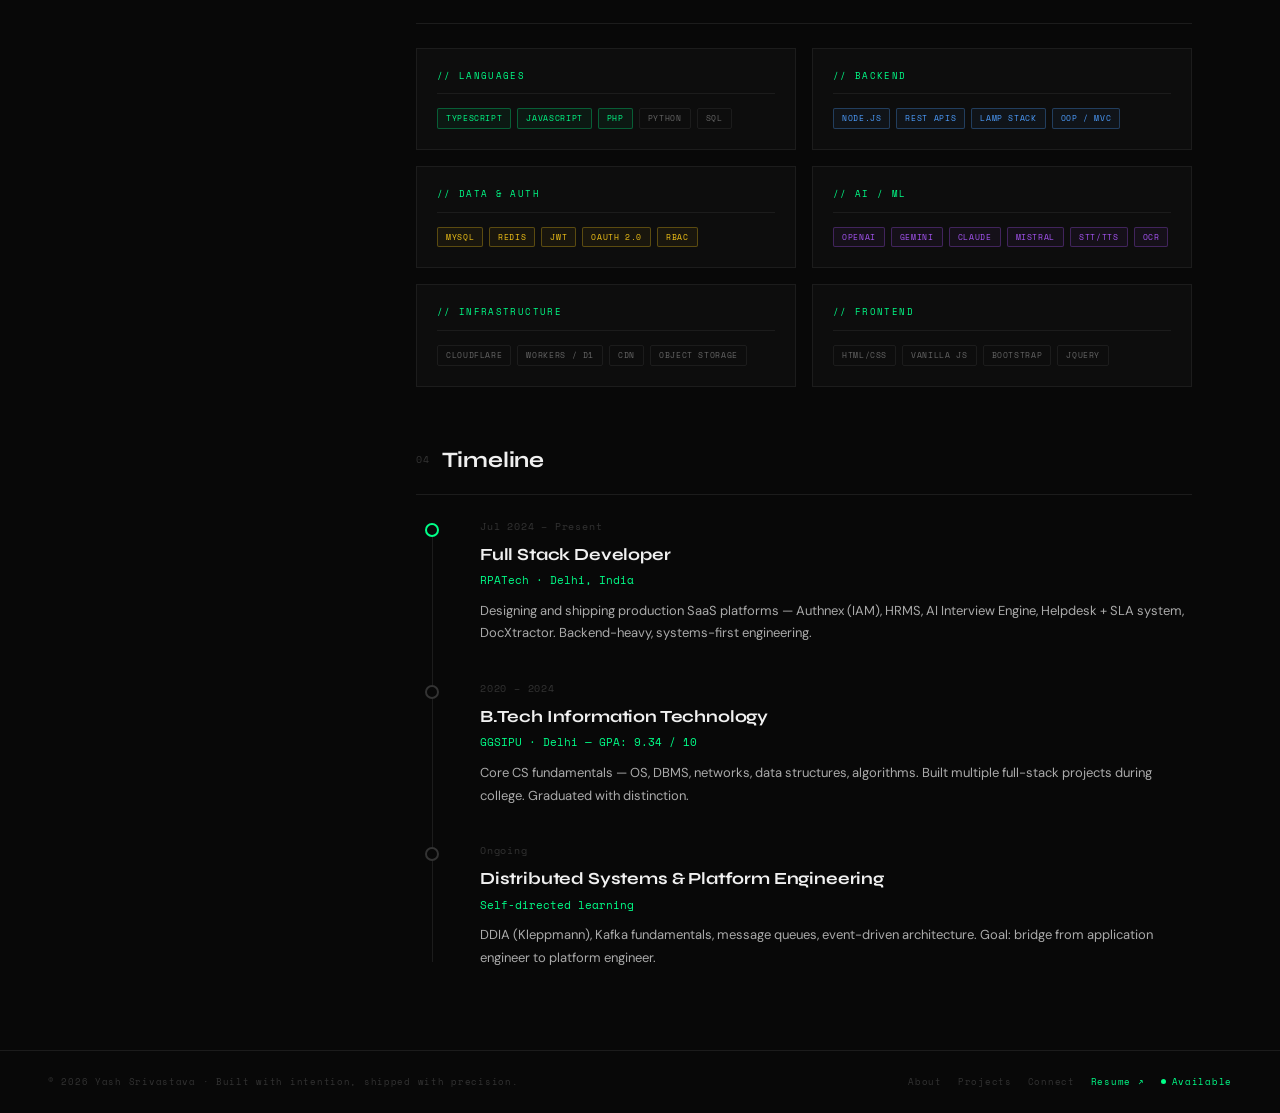
==== commit a5430dbb: "updates v2" ====
--- a/pages/about.html
+++ b/pages/about.html
@@ -439,8 +439,8 @@
           <a class="sidebar-link" href="https://leetcode.com/SrivastavaYash017" target="_blank">
             LeetCode <span class="sidebar-link-arrow">→</span>
           </a>
-          <a class="sidebar-link" href="/resume.pdf" target="_blank">
-            Resume PDF <span class="sidebar-link-arrow">→</span>
+          <a class="sidebar-link" href="https://drive.google.com/file/d/10lDm-uBw0VwUzHT2gi5AtJ79V8g0rTjZ/view?usp=sharing" target="_blank" rel="noopener">
+            Resume ↗ <span class="sidebar-link-arrow">→</span>
           </a>
         </div>
 
@@ -615,7 +615,7 @@
             <div class="timeline-item">
               <div class="timeline-dot"></div>
               <div>
-                <div class="timeline-date">2023 – Present</div>
+                <div class="timeline-date">Jul 2024 – Present</div>
                 <div class="timeline-title">Full Stack Developer</div>
                 <div class="timeline-sub">RPATech · Delhi, India</div>
                 <div class="timeline-desc">
--- a/assets/css/shared.css
+++ b/assets/css/shared.css
@@ -941,6 +941,141 @@
     color: var(--gray3);
 }
 
+/* ── RESUME BUTTON ── */
+.resume-btn {
+    font-family: var(--mono);
+    font-size: 10px;
+    color: var(--green);
+    text-decoration: none;
+    border: 1px solid rgba(0, 255, 136, .3);
+    padding: 7px 14px;
+    border-radius: 4px;
+    letter-spacing: .1em;
+    transition: all .2s;
+    white-space: nowrap;
+}
+
+.resume-btn:hover {
+    background: var(--green-dim);
+    border-color: var(--green);
+}
+
+/* ── COMING SOON ── */
+.coming-soon-wrap {
+    min-height: 70vh;
+    display: flex;
+    align-items: center;
+    justify-content: center;
+    text-align: center;
+    padding: 60px 24px;
+}
+
+.coming-soon-inner {
+    max-width: 560px;
+}
+
+.coming-soon-badge {
+    display: inline-block;
+    font-family: var(--mono);
+    font-size: 9px;
+    letter-spacing: .2em;
+    text-transform: uppercase;
+    color: var(--yellow);
+    border: 1px solid rgba(245, 197, 24, .3);
+    background: rgba(245, 197, 24, .05);
+    padding: 5px 14px;
+    border-radius: 2px;
+    margin-bottom: 32px;
+}
+
+.coming-soon-title {
+    font-family: var(--display);
+    font-weight: 800;
+    font-size: clamp(40px, 7vw, 80px);
+    line-height: .9;
+    letter-spacing: -.025em;
+    margin-bottom: 24px;
+}
+
+.coming-soon-title .ghost {
+    color: transparent;
+    -webkit-text-stroke: 1px rgba(240, 240, 240, .15);
+}
+
+.coming-soon-sub {
+    font-family: var(--mono);
+    font-size: 12px;
+    color: var(--gray2);
+    line-height: 1.9;
+    margin-bottom: 40px;
+}
+
+.coming-soon-eta {
+    display: flex;
+    align-items: center;
+    justify-content: center;
+    gap: 8px;
+    font-family: var(--mono);
+    font-size: 10px;
+    color: var(--gray3);
+    margin-bottom: 40px;
+}
+
+.coming-soon-eta-dot {
+    width: 6px;
+    height: 6px;
+    border-radius: 50%;
+    background: var(--yellow);
+    animation: pulse-dot 2s ease-in-out infinite;
+}
+
+.coming-soon-actions {
+    display: flex;
+    gap: 12px;
+    justify-content: center;
+    flex-wrap: wrap;
+}
+
+.coming-soon-terminal {
+    margin-top: 60px;
+    background: var(--bg2);
+    border: 1px solid var(--border);
+    border-radius: 8px;
+    overflow: hidden;
+    text-align: left;
+}
+
+.coming-soon-terminal-bar {
+    background: var(--bg3);
+    border-bottom: 1px solid var(--border);
+    padding: 10px 16px;
+    display: flex;
+    gap: 6px;
+    align-items: center;
+}
+
+.coming-soon-terminal-bar span {
+    width: 10px;
+    height: 10px;
+    border-radius: 50%;
+}
+
+.coming-soon-terminal-bar .d1 { background: #ff5f56; }
+.coming-soon-terminal-bar .d2 { background: #ffbd2e; }
+.coming-soon-terminal-bar .d3 { background: #27c93f; }
+
+.coming-soon-terminal-body {
+    padding: 20px;
+    font-family: var(--mono);
+    font-size: 12px;
+    line-height: 2;
+}
+
+.coming-soon-terminal-body .c-green { color: var(--green); }
+.coming-soon-terminal-body .c-yellow { color: var(--yellow); }
+.coming-soon-terminal-body .c-dim { color: var(--gray3); }
+.coming-soon-terminal-body .c-white { color: var(--white); }
+
 /* ── MOBILE ── */
 @media (max-width: 900px) {
     nav {
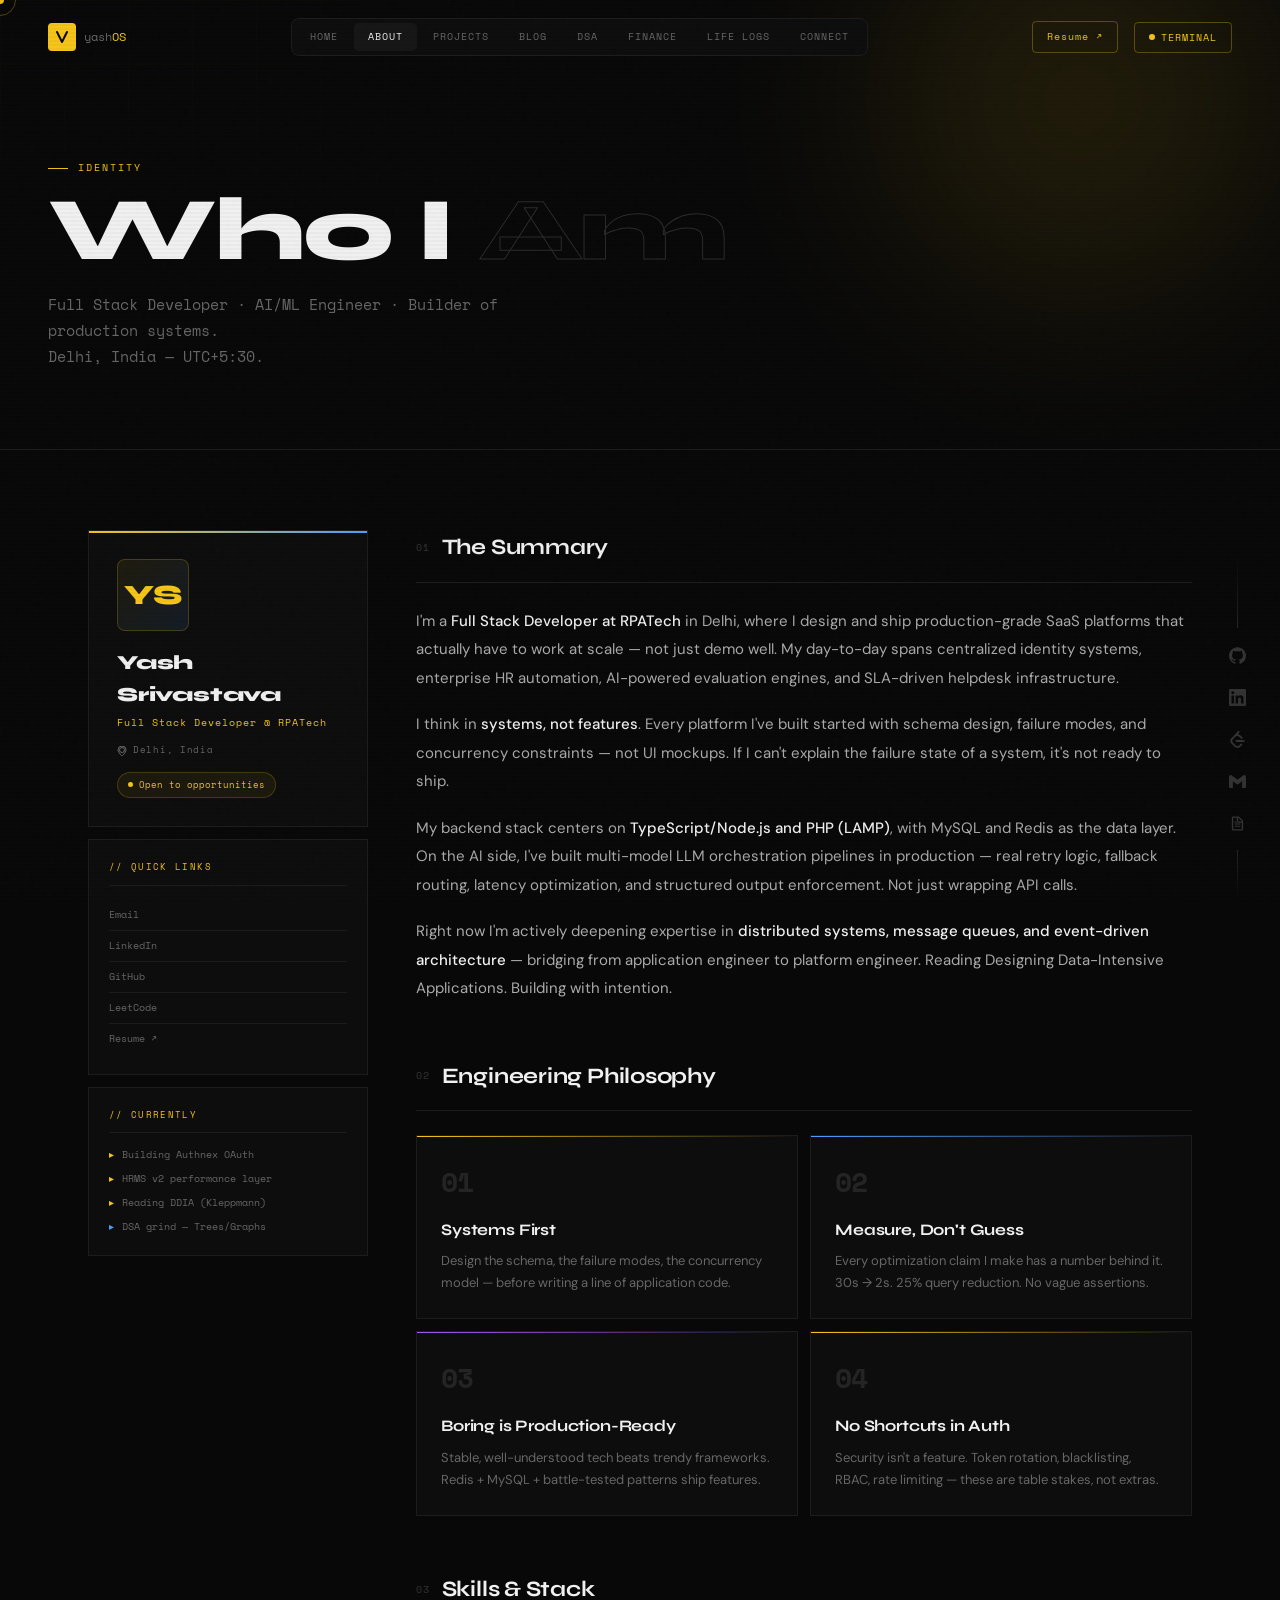
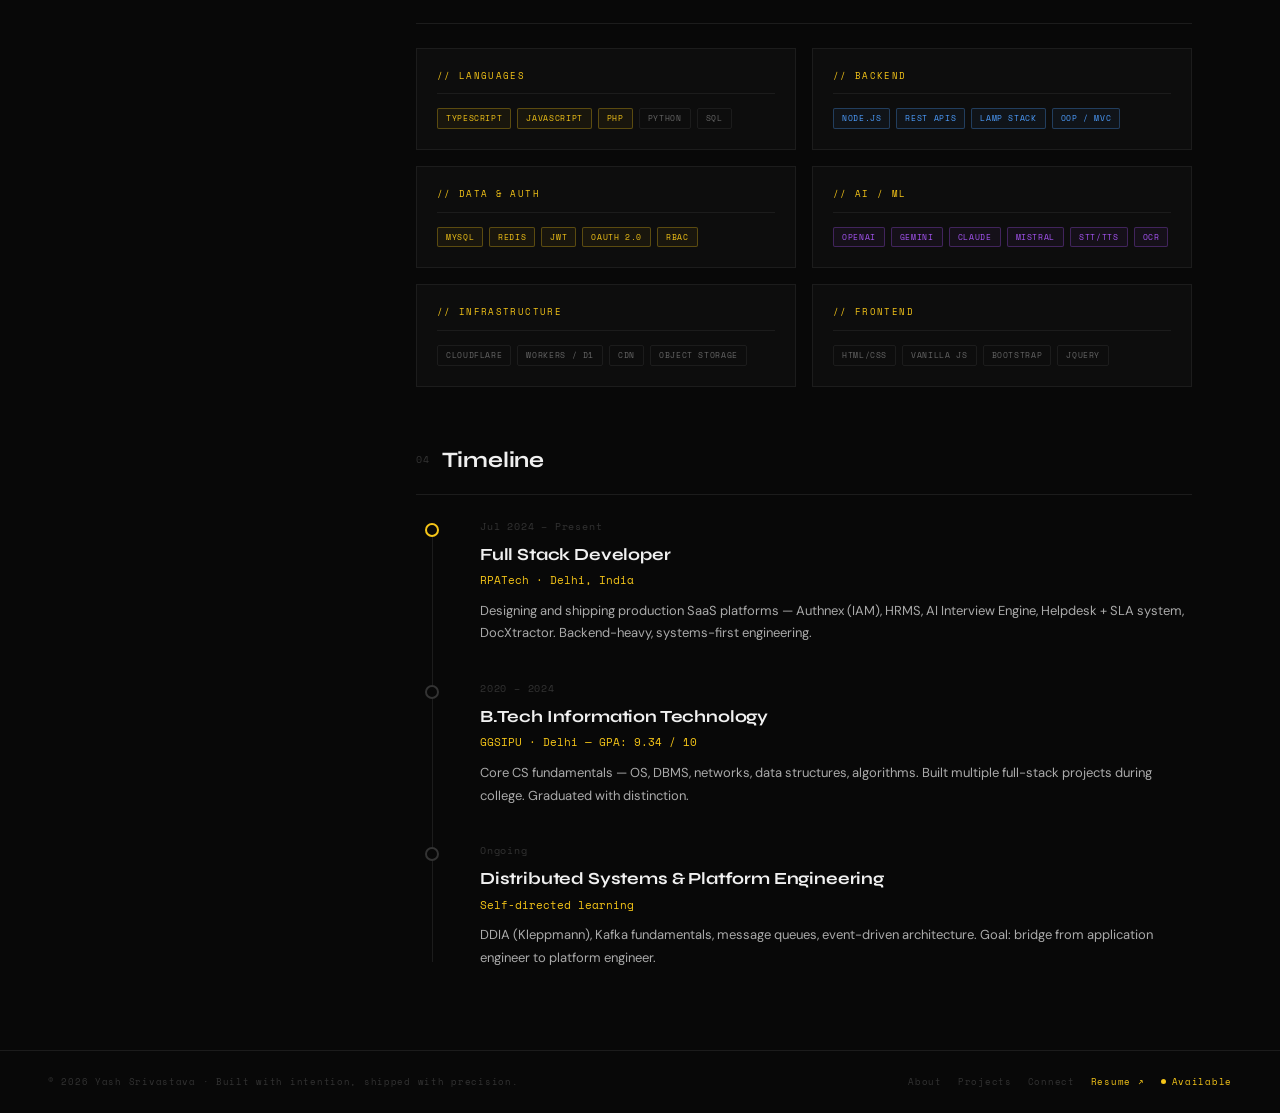
==== commit 79462e80: "Social Strip added" ====
--- a/pages/about.html
+++ b/pages/about.html
@@ -46,7 +46,7 @@
       width: 72px;
       height: 72px;
       background: linear-gradient(135deg, var(--green-dim), rgba(77, 158, 255, .1));
-      border: 1px solid rgba(0, 255, 136, .2);
+      border: 1px solid rgba(245, 197, 24, .2);
       border-radius: 8px;
       display: flex;
       align-items: center;
@@ -91,8 +91,8 @@
       font-family: var(--mono);
       font-size: 9px;
       color: var(--green);
-      background: rgba(0, 255, 136, .06);
-      border: 1px solid rgba(0, 255, 136, .2);
+      background: rgba(245, 197, 24, .06);
+      border: 1px solid rgba(245, 197, 24, .2);
       padding: 5px 10px;
       border-radius: 100px;
       margin-top: 14px;
@@ -205,7 +205,7 @@
     .prose a {
       color: var(--green);
       text-decoration: none;
-      border-bottom: 1px solid rgba(0, 255, 136, .3);
+      border-bottom: 1px solid rgba(245, 197, 24, .3);
       transition: border-color .2s;
     }
 
--- a/assets/css/shared.css
+++ b/assets/css/shared.css
@@ -13,9 +13,9 @@
     --bg4: #161616;
     --border: #1c1c1c;
     --border2: #242424;
-    --green: #00ff88;
-    --green2: #00cc6a;
-    --green-dim: rgba(0, 255, 136, .08);
+    --green: #f5c518;
+    --green2: #d4a017;
+    --green-dim: rgba(245, 197, 24, .08);
     --blue: #4d9eff;
     --purple: #a855f7;
     --yellow: #f5c518;
@@ -52,7 +52,7 @@
 }
 
 ::selection {
-    background: rgba(0, 255, 136, .2);
+    background: rgba(245, 197, 24, .2);
     color: var(--green);
 }
 
@@ -91,7 +91,7 @@
     position: fixed;
     width: 32px;
     height: 32px;
-    border: 1px solid rgba(0, 255, 136, .3);
+    border: 1px solid rgba(245, 197, 24, .3);
     border-radius: 50%;
     pointer-events: none;
     z-index: 99998;
@@ -107,7 +107,7 @@
 #cursor-ring.hover {
     width: 48px;
     height: 48px;
-    border-color: rgba(0, 255, 136, .5);
+    border-color: rgba(245, 197, 24, .5);
 }
 
 /* ── OVERLAYS ── */
@@ -230,7 +230,7 @@
     font-size: 10px;
     color: var(--green);
     background: transparent;
-    border: 1px solid rgba(0, 255, 136, .3);
+    border: 1px solid rgba(245, 197, 24, .3);
     padding: 7px 14px;
     cursor: pointer;
     letter-spacing: .1em;
@@ -371,8 +371,8 @@
     position: absolute;
     inset: 0;
     background-image:
-        linear-gradient(rgba(0, 255, 136, .015) 1px, transparent 1px),
-        linear-gradient(90deg, rgba(0, 255, 136, .015) 1px, transparent 1px);
+        linear-gradient(rgba(245, 197, 24, .015) 1px, transparent 1px),
+        linear-gradient(90deg, rgba(245, 197, 24, .015) 1px, transparent 1px);
     background-size: 64px 64px;
     mask-image: radial-gradient(ellipse 100% 100% at 0% 0%, black 20%, transparent 70%);
     pointer-events: none;
@@ -475,7 +475,7 @@
 .btn:hover {
     background: var(--green2);
     transform: translateY(-2px);
-    box-shadow: 0 8px 24px rgba(0, 255, 136, .2);
+    box-shadow: 0 8px 24px rgba(245, 197, 24, .2);
 }
 
 .btn.ghost {
@@ -549,9 +549,9 @@
 }
 
 .tag.green {
-    border-color: rgba(0, 255, 136, .3);
-    color: var(--green);
-    background: rgba(0, 255, 136, .05);
+    border-color: rgba(245, 197, 24, .3);
+    color: var(--green);
+    background: rgba(245, 197, 24, .05);
 }
 
 .tag.blue {
@@ -602,12 +602,12 @@
     width: min(780px, 94vw);
     height: min(540px, 80vh);
     background: #0a0a0a;
-    border: 1px solid rgba(0, 255, 136, .3);
+    border: 1px solid rgba(245, 197, 24, .3);
     border-radius: 8px;
     overflow: hidden;
     display: flex;
     flex-direction: column;
-    box-shadow: 0 0 80px rgba(0, 255, 136, .08), 0 40px 120px rgba(0, 0, 0, .8);
+    box-shadow: 0 0 80px rgba(245, 197, 24, .08), 0 40px 120px rgba(0, 0, 0, .8);
     transform: scale(.95) translateY(20px);
     transition: transform .35s cubic-bezier(.34, 1.56, .64, 1), opacity .3s;
     opacity: 0;
@@ -947,7 +947,7 @@
     font-size: 10px;
     color: var(--green);
     text-decoration: none;
-    border: 1px solid rgba(0, 255, 136, .3);
+    border: 1px solid rgba(245, 197, 24, .3);
     padding: 7px 14px;
     border-radius: 4px;
     letter-spacing: .1em;
@@ -1076,7 +1076,96 @@
 .coming-soon-terminal-body .c-dim { color: var(--gray3); }
 .coming-soon-terminal-body .c-white { color: var(--white); }
 
+/* ── SOCIAL STRIP ── */
+.social-strip {
+    position: fixed;
+    right: 24px;
+    bottom: 0;
+    z-index: 8000;
+    display: flex;
+    flex-direction: column;
+    align-items: center;
+    gap: 4px;
+    opacity: 0;
+    transform: translateY(20px);
+    animation: fadeUp .6s forwards 1.2s;
+}
+
+.social-strip-line {
+    width: 1px;
+    height: 72px;
+    background: linear-gradient(to bottom, transparent, var(--border2));
+    margin-bottom: 4px;
+}
+
+.social-btn {
+    position: relative;
+    display: flex;
+    align-items: center;
+    justify-content: center;
+    width: 38px;
+    height: 38px;
+    background: transparent;
+    border: none;
+    cursor: pointer;
+    color: var(--gray3);
+    text-decoration: none;
+    border-radius: 6px;
+    transition: color .2s, transform .2s, background .2s;
+}
+
+.social-btn svg {
+    width: 17px;
+    height: 17px;
+    fill: currentColor;
+    transition: transform .2s;
+}
+
+.social-btn:hover {
+    color: var(--green);
+    transform: translateX(-3px);
+    background: var(--green-dim);
+}
+
+.social-btn:hover svg {
+    transform: scale(1.15);
+    filter: drop-shadow(0 0 6px rgba(245, 197, 24, .5));
+}
+
+.social-btn::after {
+    content: attr(data-label);
+    position: absolute;
+    right: calc(100% + 10px);
+    top: 50%;
+    transform: translateY(-50%) translateX(4px);
+    font-family: var(--mono);
+    font-size: 9px;
+    letter-spacing: .1em;
+    color: var(--green);
+    background: var(--bg2);
+    border: 1px solid rgba(245, 197, 24, .2);
+    padding: 4px 10px;
+    border-radius: 3px;
+    white-space: nowrap;
+    opacity: 0;
+    pointer-events: none;
+    transition: opacity .15s, transform .15s;
+}
+
+.social-btn:hover::after {
+    opacity: 1;
+    transform: translateY(-50%) translateX(0);
+}
+
+.social-strip-bottom-line {
+    width: 1px;
+    height: 50px;
+    background: linear-gradient(to bottom, var(--border2), transparent);
+    margin-top: 4px;
+}
+
 /* ── MOBILE ── */
+
 @media (max-width: 900px) {
     nav {
         padding: 16px 24px;
@@ -1108,6 +1197,10 @@
         gap: 8px;
         text-align: center;
     }
+
+    .social-strip {
+        display: none;
+    }
 }
 
 @media (max-width: 560px) {
